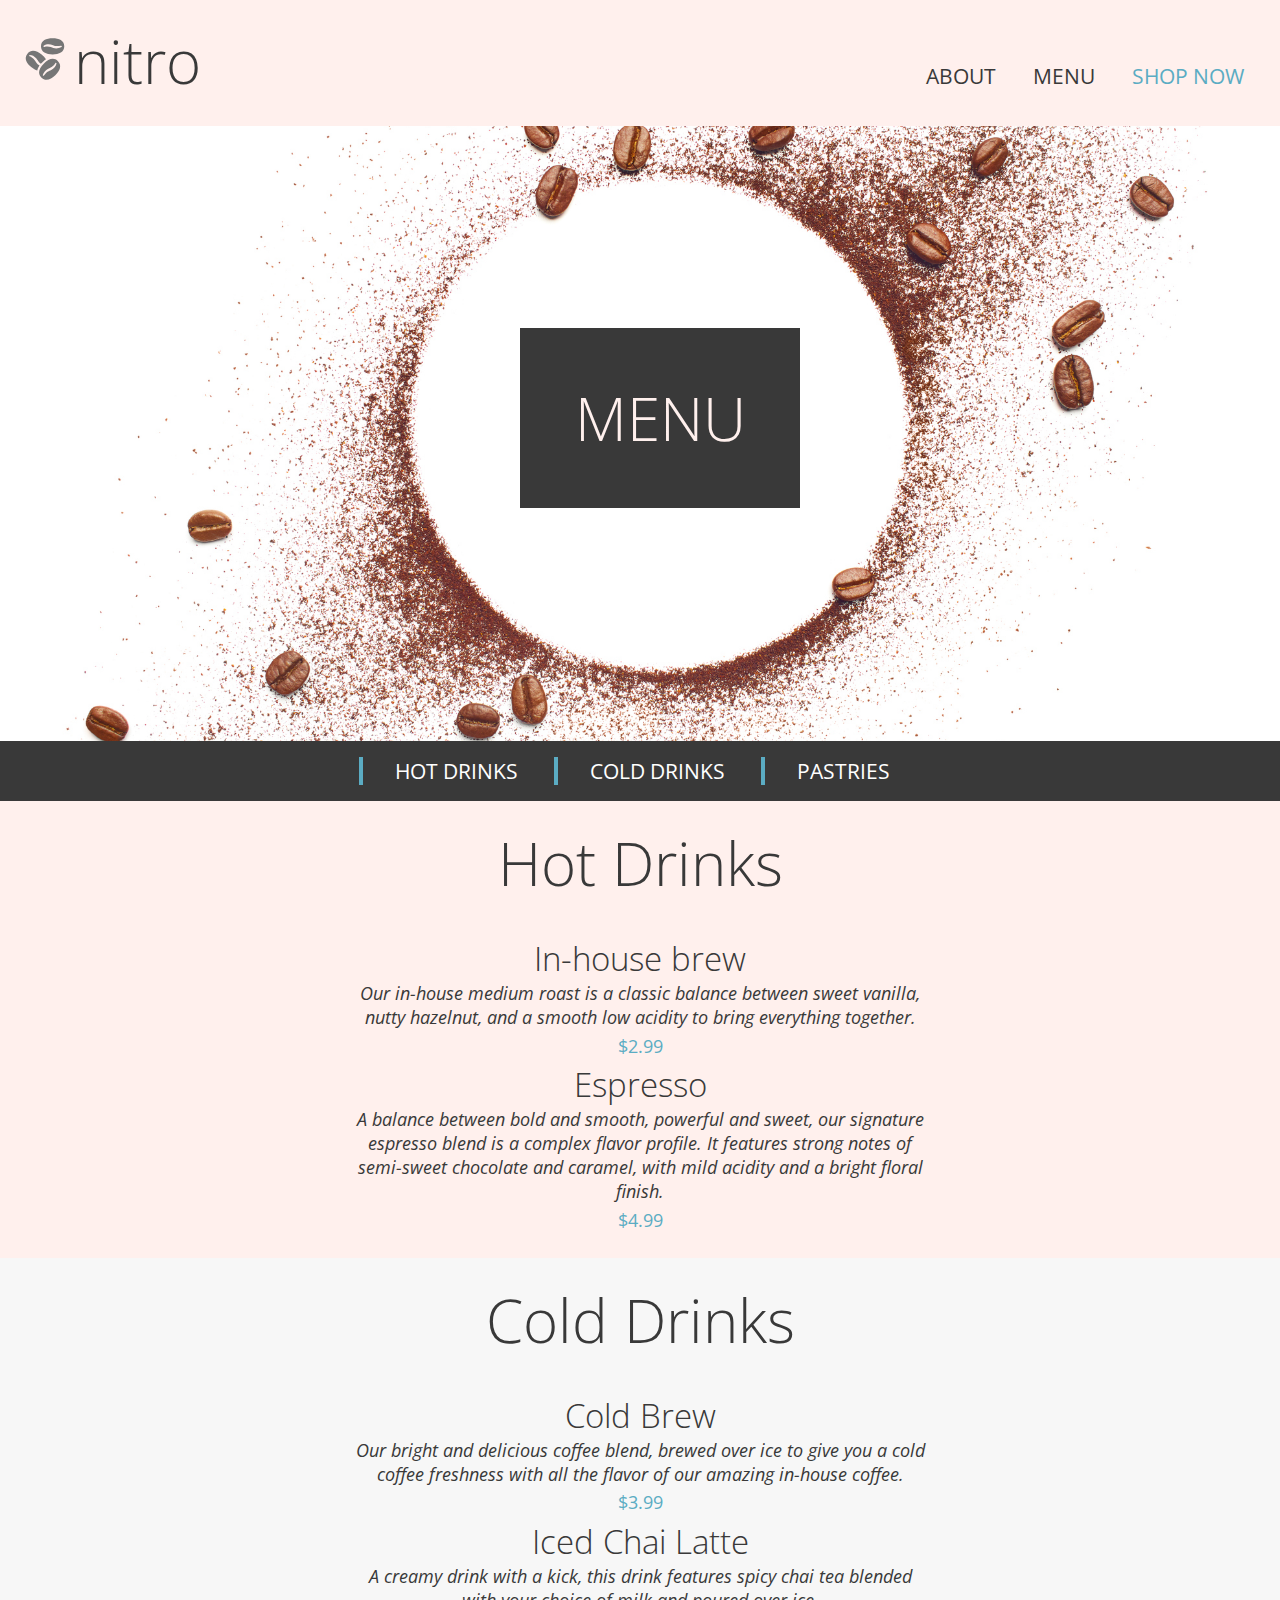
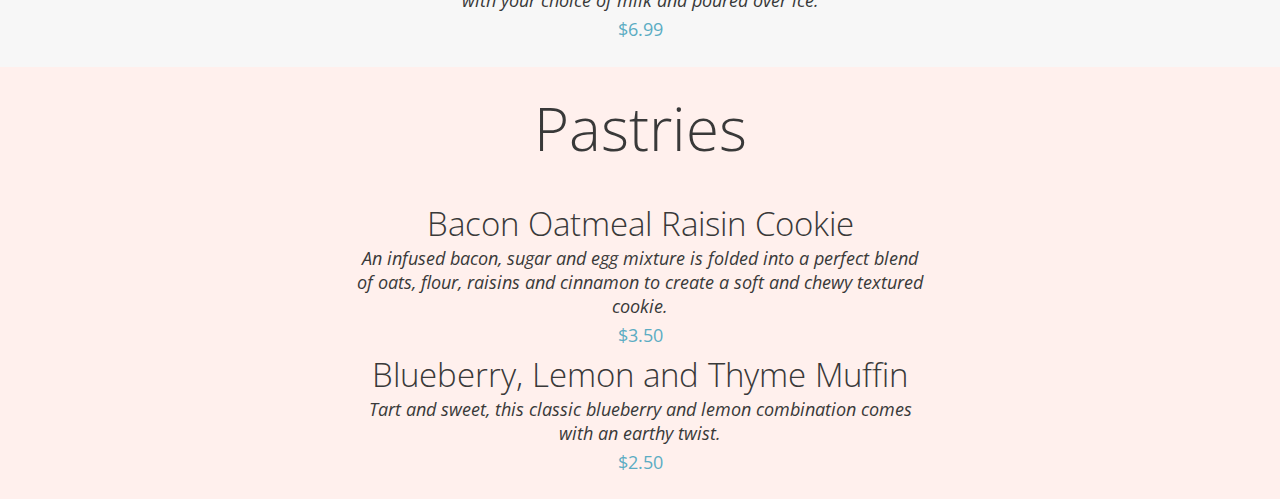
==== pages/menu.html @ b8a8994d "change css to scss and modified stylings" ====
<!DOCTYPE html>
<html lang="en">

<head>
    <meta charset="UTF-8">
    <meta name="viewport" content="width=device-width, initial-scale=1.0">
    <link href="https://fonts.googleapis.com/css2?family=Open+Sans:ital,wght@0,300;0,400;0,600;0,700;1,400&display=swap"
        rel="stylesheet">
    <title>Coffee Shop - Menu</title>
    <link rel="stylesheet" href="../scss/menu.css">
</head>

<body>
    <header class="head">
        <nav class="nav">
            <a class="nav__logo" href="../index.html"><img class="logo"
                    src="../assets/logos/coffee-beans-logo-and-footer.svg" alt="nitro logo">
                <h2 class="nav__brandName">nitro</h2>
            </a>
            <ul class="nav__list">
                <li class="nav__item"><a class="nav__about" href="../index.html">ABOUT</a></li>
                <li class="nav__item"><a class="nav__menu" href="../pages/menu.html">MENU</a></li>
                <li class="nav__item"><a class="nav__shop" href="../pages/menu.html">SHOP NOW</a></li>
            </ul>
        </nav>
        <div class="banner">
            <h1 class="banner__title">MENU</h1>
        </div>
        <div class="subNav">
            <ul class="subNav__list">
                <li class="subNav__item"><a href="">Hot Drinks</a></li>
                <li class="subNav__item"><a href="">Cold Drinks</a></li>
                <li class="subNav__item"><a href="">Pastries</a></li>
            </ul>
        </div>
    </header>
    <main class="menu">
        <section class="menu__category menu__hotDrinks">
            <h2 class="menu__name">Hot Drinks</h2>
            <h3 class="menu__item">In-house brew</h3>
            <p class="menu__description">Our in-house medium roast is a classic balance between sweet vanilla, nutty
                hazelnut, and a smooth
                low
                acidity to bring everything together.</p>
            <p class="menu__price">$2.99</p>

            <h3 class="menu__item">Espresso</h3>
            <p class="menu__description">A balance between bold and smooth, powerful and sweet, our signature espresso
                blend is a complex
                flavor
                profile. It features strong notes of semi-sweet chocolate and caramel, with mild acidity and a
                bright
                floral finish.</p>
            <p class="menu__price">$4.99</p>
        </section>
        <section class="menu__category menu__coldDrinks">
            <h2 class="menu__name">Cold Drinks</h2>
            <h3 class="menu__item">Cold Brew</h3>
            <p class="menu__description">Our bright and delicious coffee blend, brewed over ice to give you a cold
                coffee
                freshness with all
                the
                flavor of our amazing in-house coffee.</p>
            <p class="menu__price">$3.99</p>

            <h3 class="menu__item">Iced Chai Latte</h3>
            <p class="menu__description">A creamy drink with a kick, this drink features spicy chai tea blended with
                your
                choice of milk and
                poured over ice.</p>
            <p class="menu__price">$6.99</p>
        </section>
        <section class="menu__category menu__pastries">
            <h2 class="menu__name">Pastries</h2>
            <h3 class="menu__item">Bacon Oatmeal Raisin Cookie</h3>
            <p class="menu__description">An infused bacon, sugar and egg mixture is folded into a perfect blend of oats,
                flour, raisins and
                cinnamon to create a soft and chewy textured cookie.</p>
            <p class="menu__price">$3.50</p>

            <h3 class="menu__item">Blueberry, Lemon and Thyme Muffin</h3>
            <p class="menu__description">Tart and sweet, this classic blueberry and lemon combination comes with an
                earthy
                twist.</p>
            <p class="menu__price">$2.50</p>
        </section>
    </main>
</body>

</html>
---- scss/menu.css ----
* {
  margin: 0;
  color: #393939;
  padding: 0;
  font-family: "Open Sans";
  font-weight: 400;
}

a {
  text-decoration: none;
}

.icon {
  min-width: 3.125rem;
  max-width: 7.5rem;
}

.nav {
  display: flex;
  align-items: baseline;
  justify-content: space-between;
  background-color: #FFF0ED;
  padding: 1.25rem;
}
.nav .nav__brandName {
  text-decoration: none;
  font-size: 3.75rem;
  font-weight: 300;
  display: inline-block;
}
.nav .nav__list {
  font-size: 1.313rem;
  font-weight: 300;
}
.nav .nav__list .nav__item {
  display: inline-block;
  padding: 1rem;
  font-size: 1.313rem;
  font-weight: 400;
}
.nav .nav__list .nav__item .nav__shop {
  color: #5BACC3;
}

.footer {
  background: #FFF0ED;
  padding: 4rem 1.25rem;
  display: flex;
  flex-direction: row;
  justify-content: space-evenly;
  align-items: center;
}
.footer .footer__section {
  margin: 1.25rem 0;
  display: inline-block;
  vertical-align: top;
  box-sizing: content-box;
  margin: 0 6.25rem;
}
.footer .footer__section .footer__title {
  font-size: 2.063rem;
  font-weight: 300;
  margin: 2.5rem 0;
}
.footer .footer__section .footer__text {
  font-size: 1.125rem;
  font-style: normal;
}
.footer .footer__section .footer__text .footer__span {
  font-weight: 700;
}

.btn {
  background-color: #5BACC3;
  font-size: 1.313rem;
  width: 11.25rem;
  padding: 1.25rem;
  color: #FFF;
  display: inline-block;
  text-align: center;
}

a {
  text-decoration: none;
}

ul {
  list-style-type: none;
}

.banner {
  background-color: #FFF0ED;
  padding: 1.25rem;
}

h3 {
  font-size: 2.063rem;
  font-weight: 300;
  text-align: center;
}

h1,
.menu__name {
  font-size: 3.75rem;
  font-weight: 300;
  text-align: center;
  margin-bottom: 2rem;
}

.banner {
  display: flex;
  flex-direction: row;
  justify-content: space-evenly;
  align-items: center;
}

.banner__headline,
.product__headline,
.discount__slogan {
  font-size: 3.75rem;
  font-weight: 300;
}

.banner {
  max-width: 100%;
  min-width: 100%;
  min-height: 35.938rem;
  max-height: 37.5rem;
  background-image: url("../assets/images/coffee-circle.jpg");
  background-position: center;
  background-size: cover;
  display: flex;
}

.banner__title {
  min-width: 17.5rem;
  max-width: 18.75rem;
  min-height: 11.25rem;
  max-height: 12.5rem;
  background-color: #393939;
  color: #FFF0ED;
  display: flex;
  justify-content: center;
  align-items: center;
}

.subNav {
  max-width: 100%;
  min-width: 100%;
  min-height: 3.75rem;
  max-height: 5rem;
  background-color: #393939;
  text-align: center;
  text-transform: uppercase;
  display: block;
}

.subNav__list {
  padding: 1rem;
}

.subNav__item {
  font-size: 1.313rem;
  border-left: solid #5BACC3 4px;
  display: inline-block;
  text-align: center;
  padding: 0 2rem;
}

.subNav a {
  color: white;
}

.menu__category {
  padding: 1.3rem 0;
}

.menu__hotDrinks,
.menu__pastries {
  background-color: #FFF0ED;
}

.menu__coldDrinks {
  background-color: #F7F7F7;
}

.menu__description,
.menu__price {
  text-align: center;
  font-size: 1.125rem;
  font-weight: 400;
}

.menu__price {
  color: #5BACC3;
  margin: 0.3rem 0;
}

.menu__description {
  font-style: italic;
  width: 45%;
  color: #393939;
  margin: auto;
}/*# sourceMappingURL=menu.css.map */
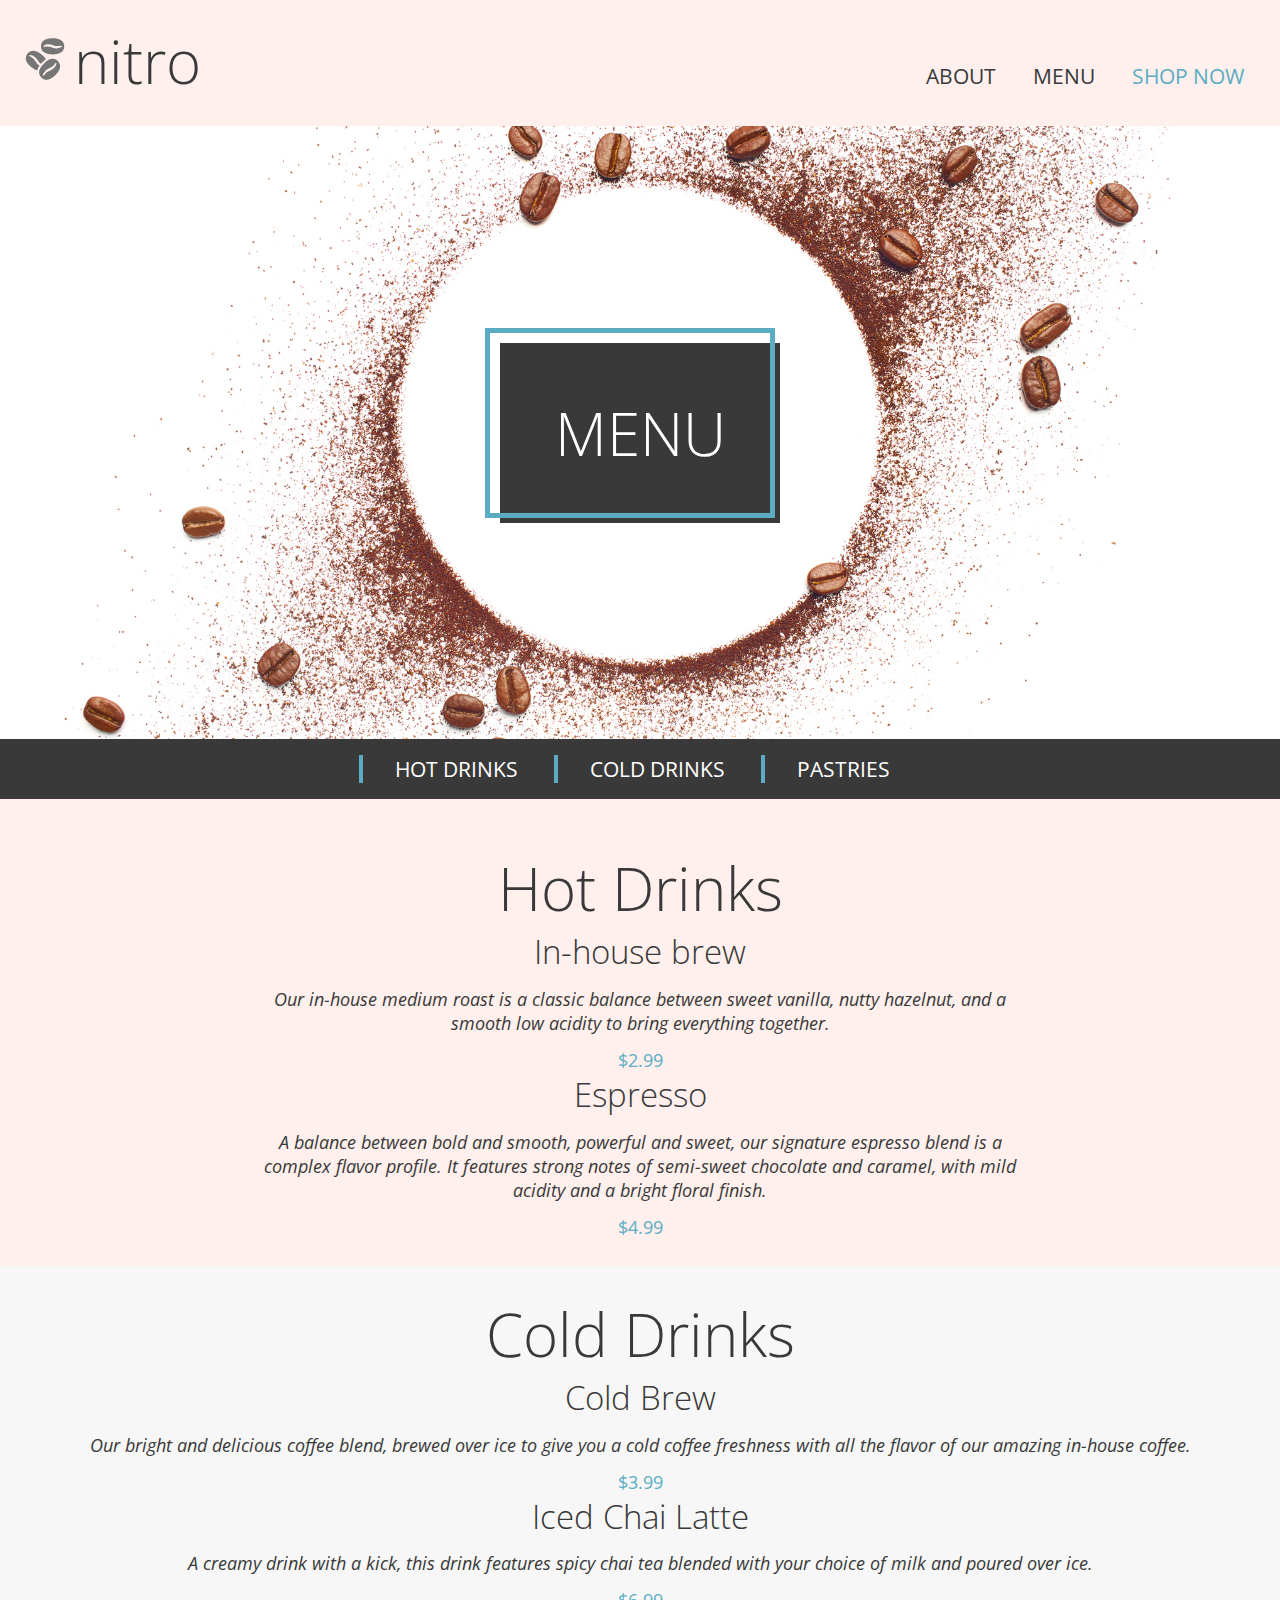
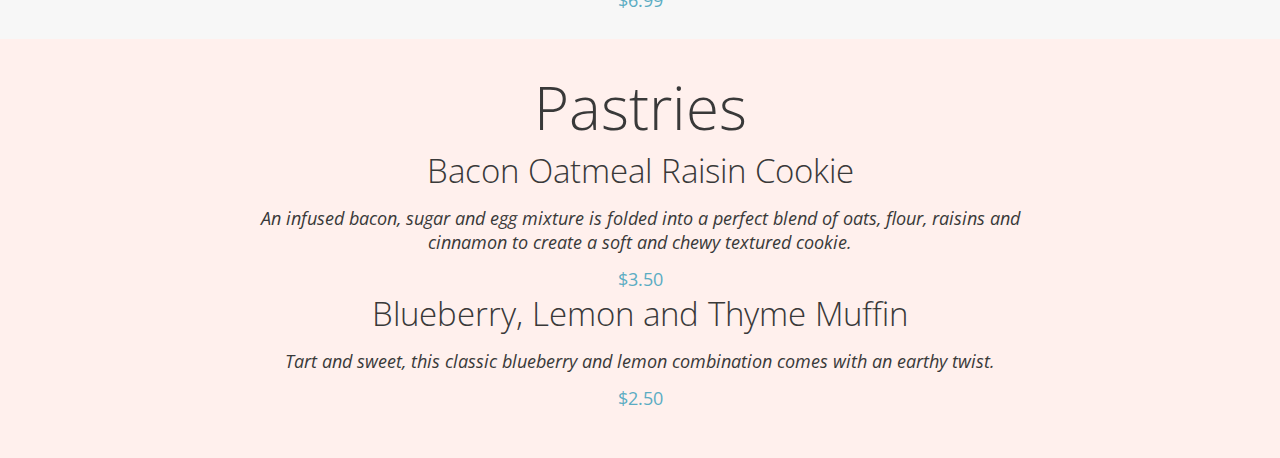
==== commit d568c5ca: "modified scss. add positioned box on landing page img and button, background positioned icon for foo" ====
--- a/pages/menu.html
+++ b/pages/menu.html
@@ -24,13 +24,16 @@
             </ul>
         </nav>
         <div class="banner">
-            <h1 class="banner__title">MENU</h1>
+            <div class="banner__title-box">
+                <h1 class="banner__title">MENU</h1>
+                <div class="banner__title-box--border"></div>
+            </div>
         </div>
-        <div class="subNav">
-            <ul class="subNav__list">
-                <li class="subNav__item"><a href="">Hot Drinks</a></li>
-                <li class="subNav__item"><a href="">Cold Drinks</a></li>
-                <li class="subNav__item"><a href="">Pastries</a></li>
+        <div class="sub-nav">
+            <ul class="sub-nav__list">
+                <li class="sub-nav__item"><a href="">Hot Drinks</a></li>
+                <li class="sub-nav__item"><a href="">Cold Drinks</a></li>
+                <li class="sub-nav__item"><a href="">Pastries</a></li>
             </ul>
         </div>
     </header>
--- a/scss/menu.css
+++ b/scss/menu.css
@@ -6,6 +6,10 @@
   font-weight: 400;
 }
 
+ul {
+  list-style-type: none;
+}
+
 a {
   text-decoration: none;
 }
@@ -49,6 +53,23 @@
   flex-direction: row;
   justify-content: space-evenly;
   align-items: center;
+  flex-wrap: wrap;
+  position: relative;
+  overflow: hidden;
+}
+.footer__background-icon {
+  position: absolute;
+  min-width: 120px;
+  max-width: 240px;
+  opacity: 0.25;
+}
+.footer__background-icon--left {
+  left: -30px;
+  top: 20px;
+}
+.footer__background-icon--right {
+  right: -30px;
+  bottom: 20px;
 }
 .footer .footer__section {
   margin: 1.25rem 0;
@@ -70,135 +91,128 @@
   font-weight: 700;
 }
 
-.btn {
+.btn-wrap {
   background-color: #5BACC3;
   font-size: 1.313rem;
-  width: 11.25rem;
-  padding: 1.25rem;
+  width: 11.5rem;
   color: #FFF;
-  display: inline-block;
-  text-align: center;
-}
-
-a {
-  text-decoration: none;
-}
-
-ul {
-  list-style-type: none;
+  display: flex;
+  justify-content: center;
+  align-items: center;
+  position: relative;
+  box-sizing: border-box;
+}
+.btn-wrap .btn {
+  padding: 1.2rem 0;
+  color: #FFF;
+  z-index: 2;
+}
+.btn-wrap .btn-border {
+  width: 100%;
+  height: 100%;
+  border: solid 2px #393939;
+  position: absolute;
+  bottom: 5px;
+  right: 5px;
 }
 
 .banner {
-  background-color: #FFF0ED;
-  padding: 1.25rem;
-}
-
-h3 {
-  font-size: 2.063rem;
-  font-weight: 300;
-  text-align: center;
-}
-
-h1,
-.menu__name {
-  font-size: 3.75rem;
-  font-weight: 300;
-  text-align: center;
-  margin-bottom: 2rem;
-}
-
-.banner {
-  display: flex;
-  flex-direction: row;
-  justify-content: space-evenly;
-  align-items: center;
-}
-
-.banner__headline,
-.product__headline,
-.discount__slogan {
-  font-size: 3.75rem;
-  font-weight: 300;
-}
-
-.banner {
-  max-width: 100%;
-  min-width: 100%;
+  background: center/cover no-repeat url("../assets/images/coffee-circle.jpg");
+  padding: 1.2rem;
+  display: flex;
+  flex-direction: column;
+  justify-content: space-evenly;
+  align-items: center;
+  flex-wrap: wrap;
   min-height: 35.938rem;
   max-height: 37.5rem;
-  background-image: url("../assets/images/coffee-circle.jpg");
-  background-position: center;
-  background-size: cover;
-  display: flex;
-}
-
-.banner__title {
+}
+.banner .banner__title-box, .banner .banner__title-box .banner__title-box--border, .banner .banner__title-box .banner__title {
   min-width: 17.5rem;
   max-width: 18.75rem;
   min-height: 11.25rem;
   max-height: 12.5rem;
-  background-color: #393939;
-  color: #FFF0ED;
-  display: flex;
-  justify-content: center;
-  align-items: center;
-}
-
-.subNav {
-  max-width: 100%;
-  min-width: 100%;
+  position: absolute;
+}
+.banner .banner__title-box .banner__title {
+  background: #393939;
+  padding: 0;
+  display: flex;
+  flex-direction: row;
+  justify-content: space-evenly;
+  align-items: center;
+  flex-wrap: wrap;
+  font-size: 3.75rem;
+  font-weight: 300;
+  text-align: center;
+  color: #FFF;
+}
+.banner .banner__title-box .banner__title-box--border {
+  border: solid #5BACC3 5px;
+  bottom: 5px;
+  right: 5px;
+}
+
+.sub-nav {
+  background: #393939;
+  padding: 1rem;
+  display: flex;
+  flex-direction: row;
+  justify-content: space-evenly;
+  align-items: center;
+  flex-wrap: wrap;
+  width: 100%;
   min-height: 3.75rem;
   max-height: 5rem;
-  background-color: #393939;
-  text-align: center;
   text-transform: uppercase;
-  display: block;
-}
-
-.subNav__list {
-  padding: 1rem;
-}
-
-.subNav__item {
+  box-sizing: border-box;
+}
+.sub-nav__item {
   font-size: 1.313rem;
   border-left: solid #5BACC3 4px;
   display: inline-block;
   text-align: center;
   padding: 0 2rem;
 }
-
-.subNav a {
+.sub-nav__item a {
   color: white;
 }
 
-.menu__category {
+.menu {
+  background: #FFF0ED;
   padding: 1.3rem 0;
-}
-
-.menu__hotDrinks,
-.menu__pastries {
-  background-color: #FFF0ED;
-}
-
-.menu__coldDrinks {
+  display: flex;
+  flex-direction: column;
+  justify-content: space-evenly;
+  align-items: center;
+  flex-wrap: wrap;
+}
+.menu .menu__category {
+  padding: 1.7rem 0;
+  width: 60%;
+  margin: auto;
+  text-align: center;
+  font-size: 1.125rem;
+}
+.menu .menu__category .menu__name {
+  font-size: 3.75rem;
+  font-weight: 300;
+  text-align: center;
+}
+.menu .menu__category .menu__item {
+  font-size: 2.063rem;
+  font-weight: 300;
+  text-align: center;
+}
+.menu .menu__category .menu__description {
+  font-style: italic;
+  color: #393939;
+  margin: 0.8rem 0;
+}
+.menu .menu__category .menu__price {
+  color: #5BACC3;
+}
+.menu .menu__coldDrinks {
   background-color: #F7F7F7;
-}
-
-.menu__description,
-.menu__price {
-  text-align: center;
-  font-size: 1.125rem;
-  font-weight: 400;
-}
-
-.menu__price {
-  color: #5BACC3;
-  margin: 0.3rem 0;
-}
-
-.menu__description {
-  font-style: italic;
-  width: 45%;
-  color: #393939;
-  margin: auto;
+  width: 100%;
 }/*# sourceMappingURL=menu.css.map */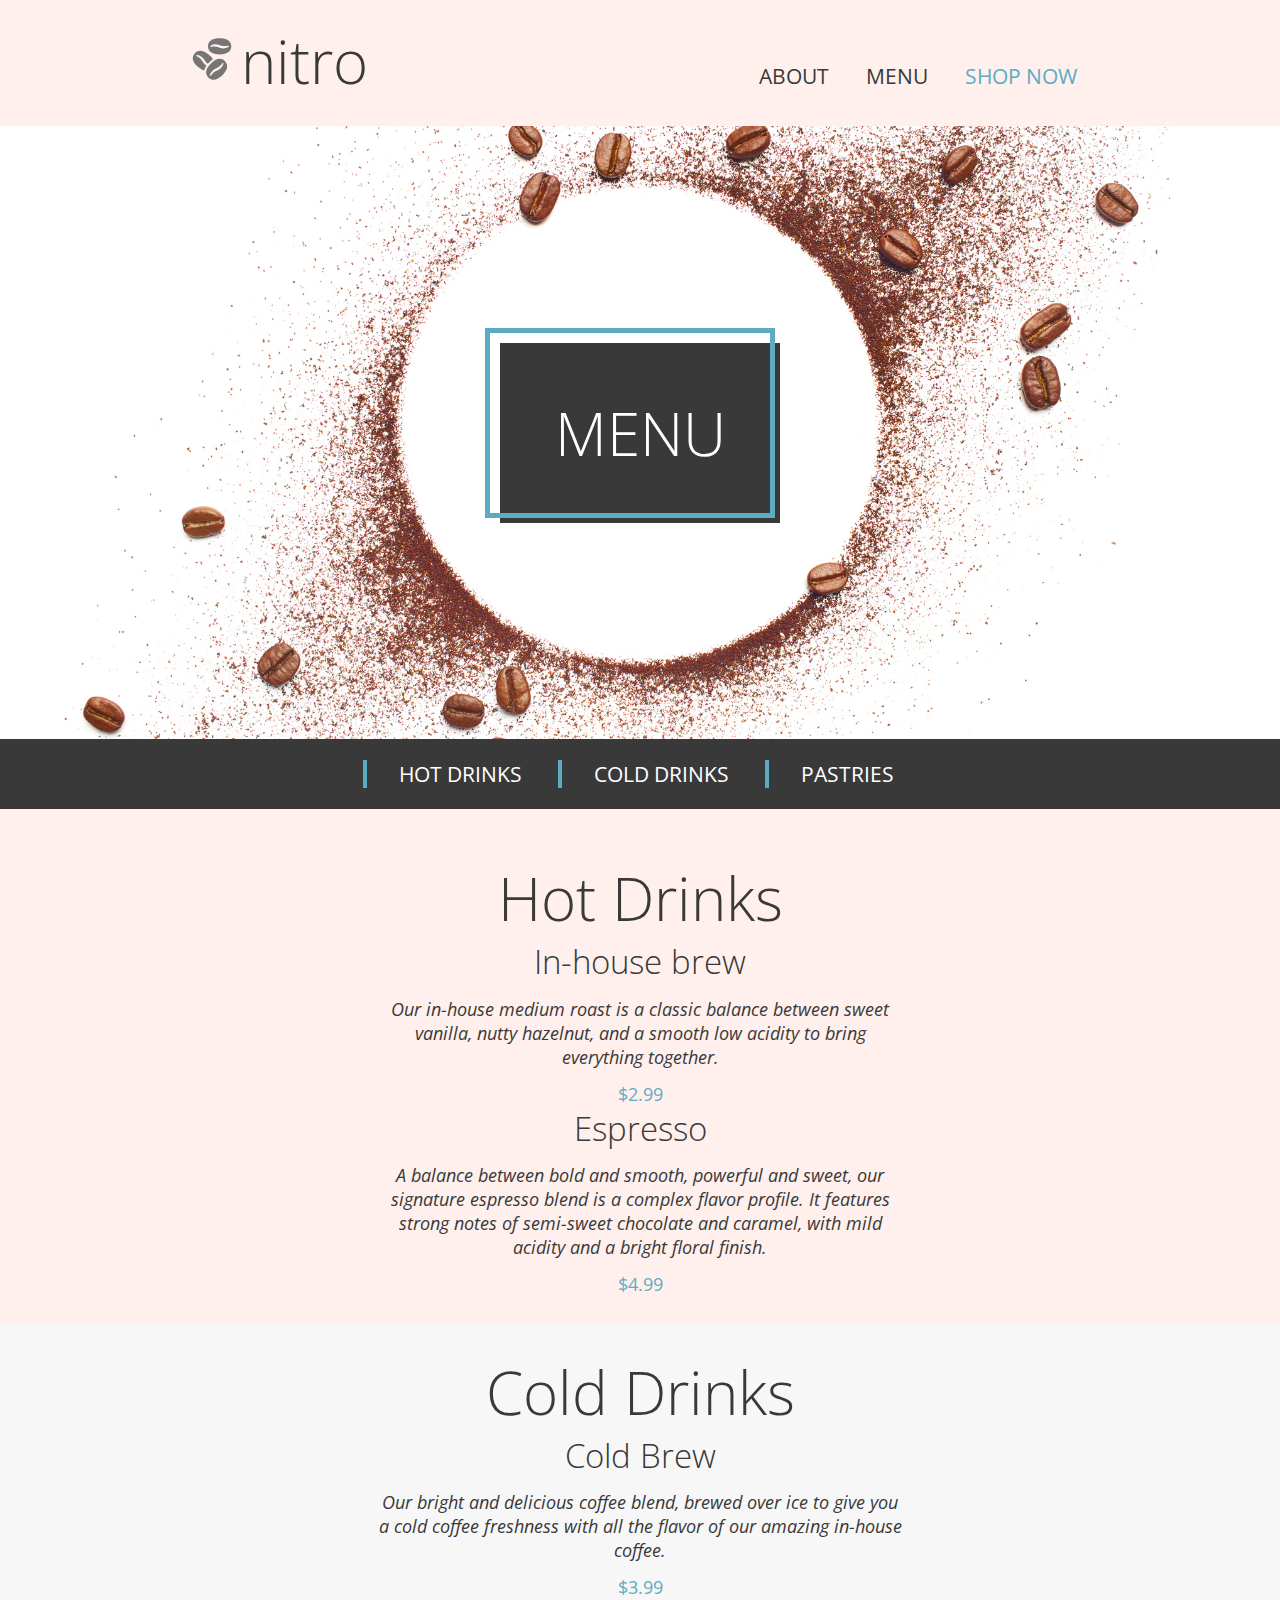
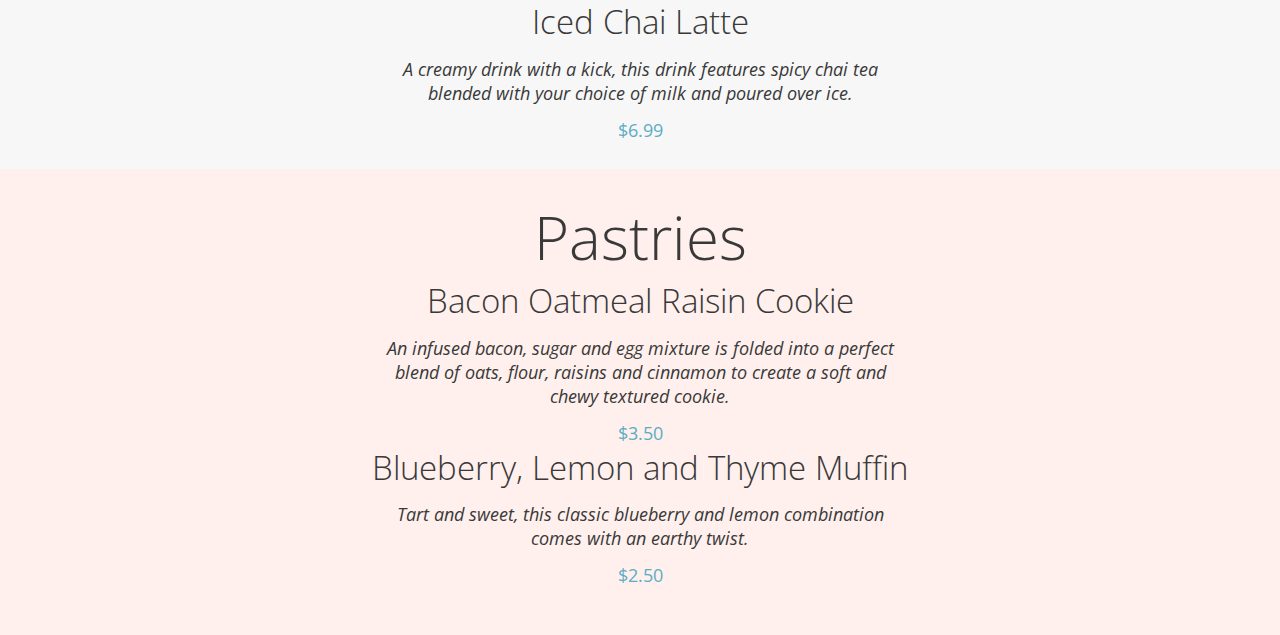
==== commit 53d62bea: "added _variable.scss page for global variables" ====
--- a/pages/menu.html
+++ b/pages/menu.html
@@ -18,9 +18,9 @@
                 <h2 class="nav__brandName">nitro</h2>
             </a>
             <ul class="nav__list">
-                <li class="nav__item"><a class="nav__about" href="../index.html">ABOUT</a></li>
-                <li class="nav__item"><a class="nav__menu" href="../pages/menu.html">MENU</a></li>
-                <li class="nav__item"><a class="nav__shop" href="../pages/menu.html">SHOP NOW</a></li>
+                <li class="nav__item"><a class="nav__about" href="../index.html">about</a></li>
+                <li class="nav__item"><a class="nav__menu" href="../pages/menu.html">menu</a></li>
+                <li class="nav__item"><a class="nav__shop" href="../pages/menu.html">shop now</a></li>
             </ul>
         </nav>
         <div class="banner">
@@ -56,7 +56,7 @@
                 floral finish.</p>
             <p class="menu__price">$4.99</p>
         </section>
-        <section class="menu__category menu__coldDrinks">
+        <section class="menu__category menu__cold-drinks">
             <h2 class="menu__name">Cold Drinks</h2>
             <h3 class="menu__item">Cold Brew</h3>
             <p class="menu__description">Our bright and delicious coffee blend, brewed over ice to give you a cold
--- a/scss/menu.css
+++ b/scss/menu.css
@@ -20,11 +20,15 @@
 }
 
 .nav {
-  display: flex;
+  background: #FFF0ED;
+  padding: 1.25rem 0;
+  display: flex;
+  flex-direction: row;
+  justify-content: space-evenly;
+  align-items: center;
+  flex-wrap: wrap;
   align-items: baseline;
-  justify-content: space-between;
-  background-color: #FFF0ED;
-  padding: 1.25rem;
+  justify-content: space-around;
 }
 .nav .nav__brandName {
   text-decoration: none;
@@ -34,13 +38,11 @@
 }
 .nav .nav__list {
   font-size: 1.313rem;
-  font-weight: 300;
+  text-transform: uppercase;
 }
 .nav .nav__list .nav__item {
   display: inline-block;
   padding: 1rem;
-  font-size: 1.313rem;
-  font-weight: 400;
 }
 .nav .nav__list .nav__item .nav__shop {
   color: #5BACC3;
@@ -72,16 +74,14 @@
   bottom: 20px;
 }
 .footer .footer__section {
-  margin: 1.25rem 0;
   display: inline-block;
   vertical-align: top;
   box-sizing: content-box;
-  margin: 0 6.25rem;
 }
 .footer .footer__section .footer__title {
   font-size: 2.063rem;
   font-weight: 300;
-  margin: 2.5rem 0;
+  margin: 2.3rem 0;
 }
 .footer .footer__section .footer__text {
   font-size: 1.125rem;
@@ -105,7 +105,6 @@
 .btn-wrap .btn {
   padding: 1.2rem 0;
   color: #FFF;
-  z-index: 2;
 }
 .btn-wrap .btn-border {
   width: 100%;
@@ -114,6 +113,15 @@
   position: absolute;
   bottom: 5px;
   right: 5px;
+  z-index: 2;
+  box-sizing: border-box;
+  transition: all 0.15s;
+}
+.btn-wrap .btn-border:active {
+  transform: translate(5px, 5px);
+}
+.btn-wrap .btn-border:hover {
+  cursor: pointer;
 }
 
 .banner {
@@ -144,7 +152,6 @@
   flex-wrap: wrap;
   font-size: 3.75rem;
   font-weight: 300;
-  text-align: center;
   color: #FFF;
 }
 .banner .banner__title-box .banner__title-box--border {
@@ -155,7 +162,7 @@
 
 .sub-nav {
   background: #393939;
-  padding: 1rem;
+  padding: 0.3rem;
   display: flex;
   flex-direction: row;
   justify-content: space-evenly;
@@ -165,7 +172,7 @@
   min-height: 3.75rem;
   max-height: 5rem;
   text-transform: uppercase;
-  box-sizing: border-box;
+  box-sizing: content-box;
 }
 .sub-nav__item {
   font-size: 1.313rem;
@@ -175,7 +182,7 @@
   padding: 0 2rem;
 }
 .sub-nav__item a {
-  color: white;
+  color: #FFF;
 }
 
 .menu {
@@ -189,15 +196,17 @@
 }
 .menu .menu__category {
   padding: 1.7rem 0;
-  width: 60%;
   margin: auto;
   text-align: center;
   font-size: 1.125rem;
+  width: 100%;
+}
+.menu .menu__category:nth-child(2) {
+  background-color: #F7F7F7;
 }
 .menu .menu__category .menu__name {
   font-size: 3.75rem;
   font-weight: 300;
-  text-align: center;
 }
 .menu .menu__category .menu__item {
   font-size: 2.063rem;
@@ -208,11 +217,10 @@
   font-style: italic;
   color: #393939;
   margin: 0.8rem 0;
+  max-width: 33rem;
+  display: inline-block;
+  text-align: center;
 }
 .menu .menu__category .menu__price {
   color: #5BACC3;
-}
-.menu .menu__coldDrinks {
-  background-color: #F7F7F7;
-  width: 100%;
 }/*# sourceMappingURL=menu.css.map */